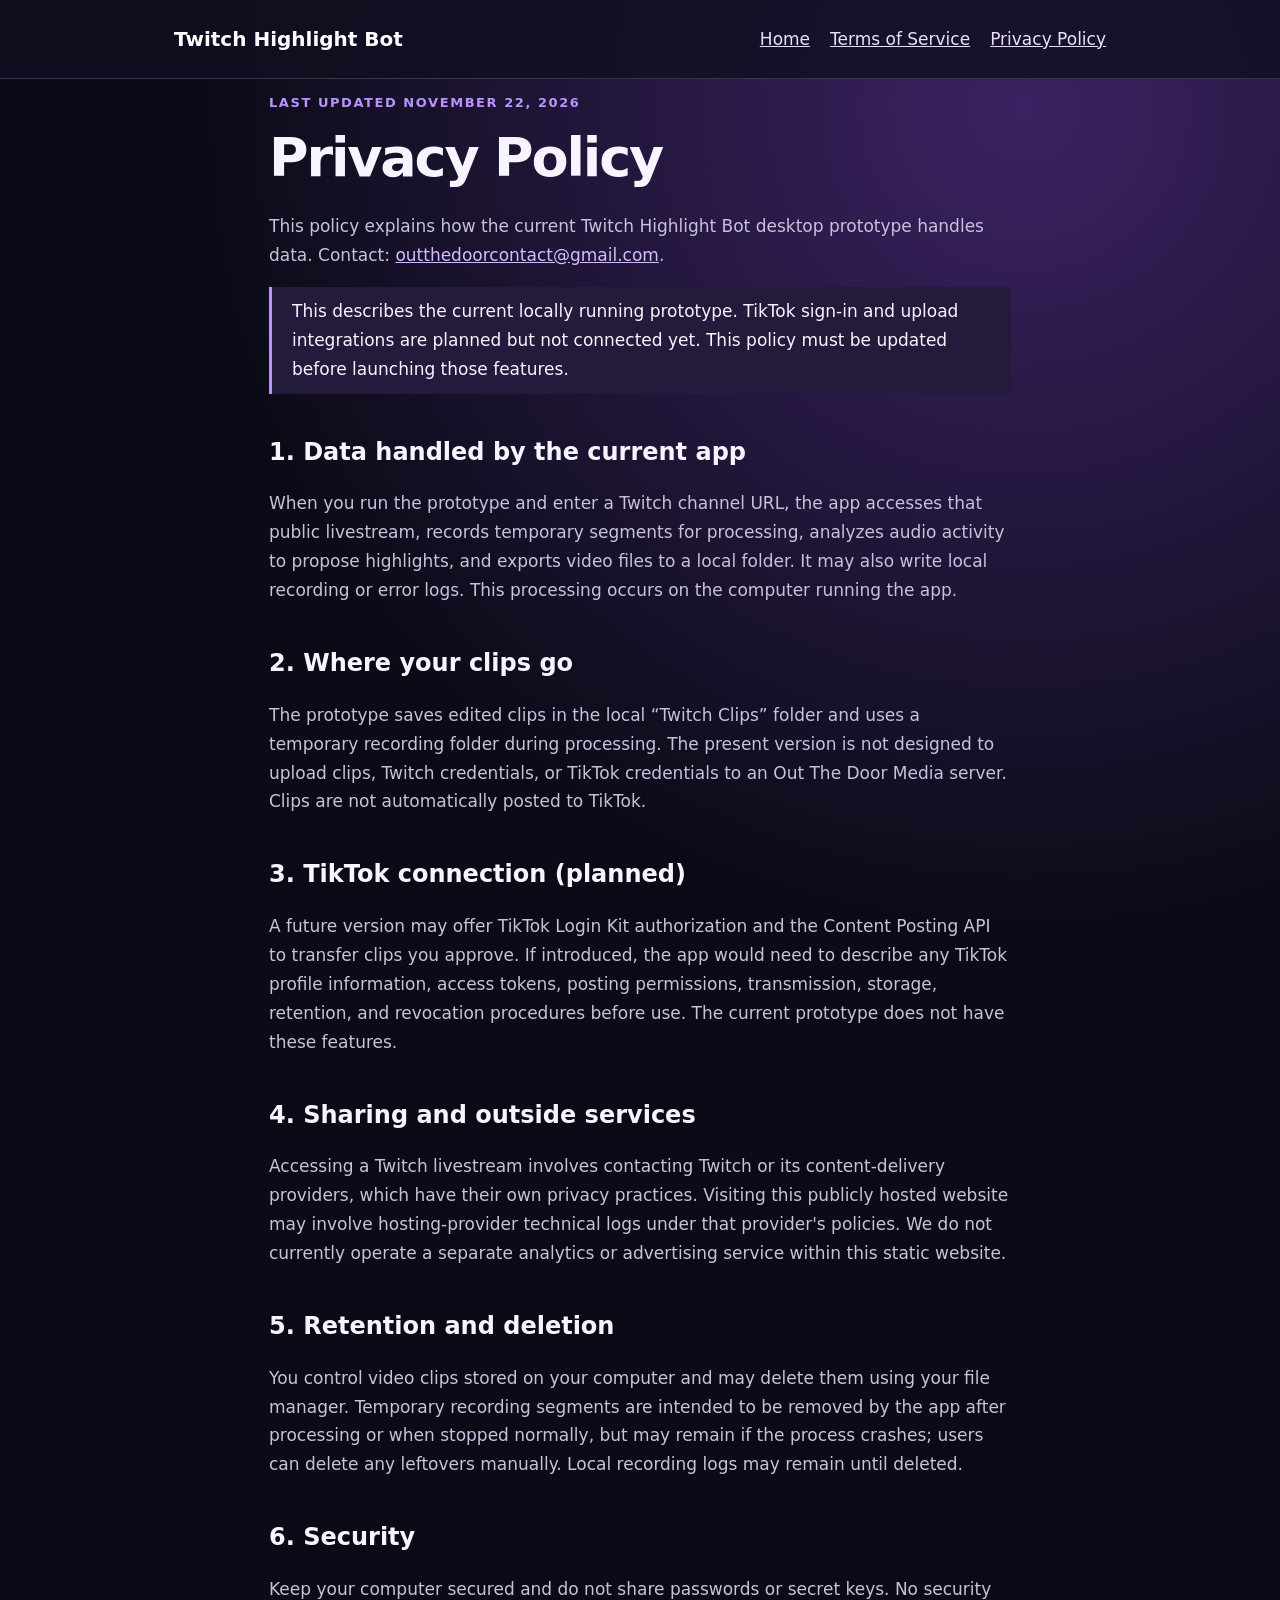
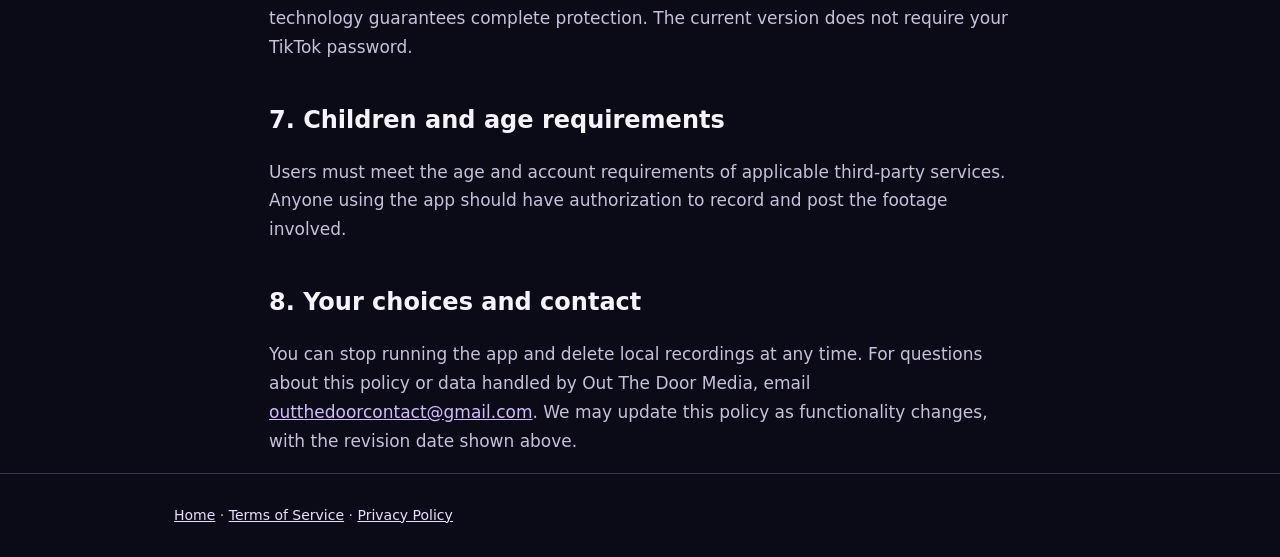
==== privacy.html @ d9804c31 "Add site pages and stylesheet" ====
<!doctype html><html lang="en"><head><meta charset="utf-8"><meta name="viewport" content="width=device-width,initial-scale=1"><title>Privacy Policy | Twitch Highlight Bot</title><link rel="stylesheet" href="style.css"></head><body><header><nav class="wrap"><a class="brand" href="index.html">Twitch Highlight Bot</a><div class="links"><a href="index.html">Home</a><a href="terms.html">Terms of Service</a><a href="privacy.html">Privacy Policy</a></div></nav></header><main class="wrap legal"><p class="eyebrow">Last updated November 22, 2026</p><h1>Privacy Policy</h1><p>This policy explains how the current Twitch Highlight Bot desktop prototype handles data. Contact: <a href="mailto:outthedoorcontact@gmail.com">outthedoorcontact@gmail.com</a>.</p><div class="notice">This describes the current locally running prototype. TikTok sign-in and upload integrations are planned but not connected yet. This policy must be updated before launching those features.</div><h2>1. Data handled by the current app</h2><p>When you run the prototype and enter a Twitch channel URL, the app accesses that public livestream, records temporary segments for processing, analyzes audio activity to propose highlights, and exports video files to a local folder. It may also write local recording or error logs. This processing occurs on the computer running the app.</p><h2>2. Where your clips go</h2><p>The prototype saves edited clips in the local “Twitch Clips” folder and uses a temporary recording folder during processing. The present version is not designed to upload clips, Twitch credentials, or TikTok credentials to an Out The Door Media server. Clips are not automatically posted to TikTok.</p><h2>3. TikTok connection (planned)</h2><p>A future version may offer TikTok Login Kit authorization and the Content Posting API to transfer clips you approve. If introduced, the app would need to describe any TikTok profile information, access tokens, posting permissions, transmission, storage, retention, and revocation procedures before use. The current prototype does not have these features.</p><h2>4. Sharing and outside services</h2><p>Accessing a Twitch livestream involves contacting Twitch or its content-delivery providers, which have their own privacy practices. Visiting this publicly hosted website may involve hosting-provider technical logs under that provider's policies. We do not currently operate a separate analytics or advertising service within this static website.</p><h2>5. Retention and deletion</h2><p>You control video clips stored on your computer and may delete them using your file manager. Temporary recording segments are intended to be removed by the app after processing or when stopped normally, but may remain if the process crashes; users can delete any leftovers manually. Local recording logs may remain until deleted.</p><h2>6. Security</h2><p>Keep your computer secured and do not share passwords or secret keys. No security technology guarantees complete protection. The current version does not require your TikTok password.</p><h2>7. Children and age requirements</h2><p>Users must meet the age and account requirements of applicable third-party services. Anyone using the app should have authorization to record and post the footage involved.</p><h2>8. Your choices and contact</h2><p>You can stop running the app and delete local recordings at any time. For questions about this policy or data handled by Out The Door Media, email <a href="mailto:outthedoorcontact@gmail.com">outthedoorcontact@gmail.com</a>. We may update this policy as functionality changes, with the revision date shown above.</p></main><footer><div class="wrap"><a href="index.html">Home</a> · <a href="terms.html">Terms of Service</a> · <a href="privacy.html">Privacy Policy</a></div></footer></body></html>
---- style.css ----
:root{color-scheme:dark;--bg:#0b0b17;--panel:#151528;--line:#363353;--text:#f7f4ff;--muted:#c8c1db;--accent:#b993ff}*{box-sizing:border-box}body{margin:0;background:radial-gradient(circle at 80% 5%,#3b2262 0,transparent 36%),var(--bg);font:17px/1.7 system-ui,-apple-system,Segoe UI,sans-serif;color:var(--text)}.wrap{max-width:980px;margin:auto;padding:0 24px}header{border-bottom:1px solid var(--line);background:#101020cc}nav{min-height:78px;display:flex;gap:22px;align-items:center;justify-content:space-between;flex-wrap:wrap}.brand{font-weight:800;font-size:20px;color:white;text-decoration:none}.links{display:flex;flex-wrap:wrap;gap:20px}.links a,footer a{color:#eadfff}main{padding:62px 0 90px}h1{font-size:clamp(38px,6vw,66px);line-height:1.13;margin:0 0 24px;letter-spacing:-.04em}h2{font-size:24px;margin:38px 0 10px}p,li{color:var(--muted)}.eyebrow{text-transform:uppercase;letter-spacing:.12em;color:var(--accent);font-size:13px;font-weight:750}.hero{max-width:760px}.panel{background:var(--panel);padding:24px;border:1px solid var(--line);border-radius:16px;margin-top:24px}.grid{display:grid;grid-template-columns:repeat(auto-fit,minmax(250px,1fr));gap:18px;margin-top:26px}.tag{display:inline-block;background:#322353;color:#f2eaff;border-radius:99px;padding:7px 13px;font-size:13px;font-weight:700}a{color:#d6bcff}footer{border-top:1px solid var(--line);padding:30px 0;color:var(--muted);font-size:14px}.legal{max-width:790px} .legal h1{font-size:clamp(36px,5vw,54px)}.notice{border-left:3px solid var(--accent);padding:10px 20px;background:#241a3b}img.logo{width:58px;height:58px;vertical-align:middle;border-radius:13px;margin-right:10px}@media(max-width:520px){main{padding-top:38px}.links{gap:12px}}
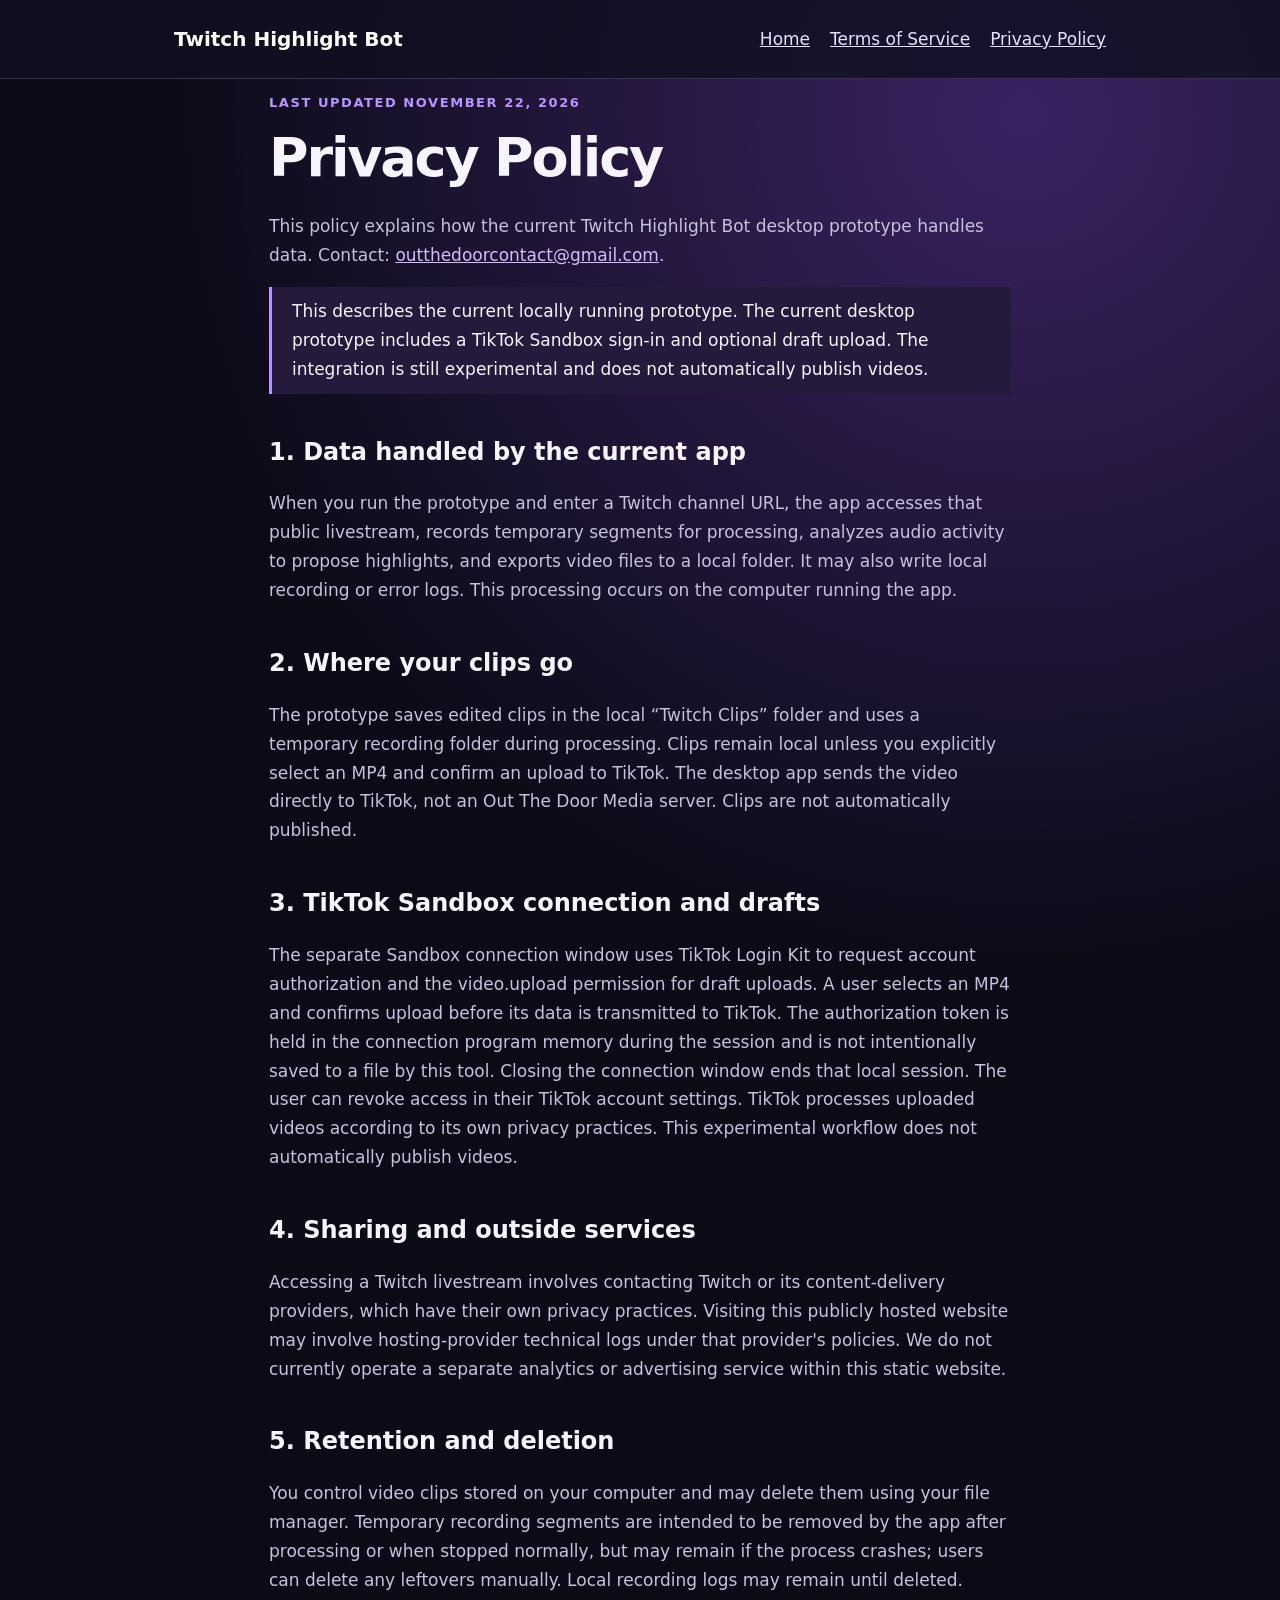
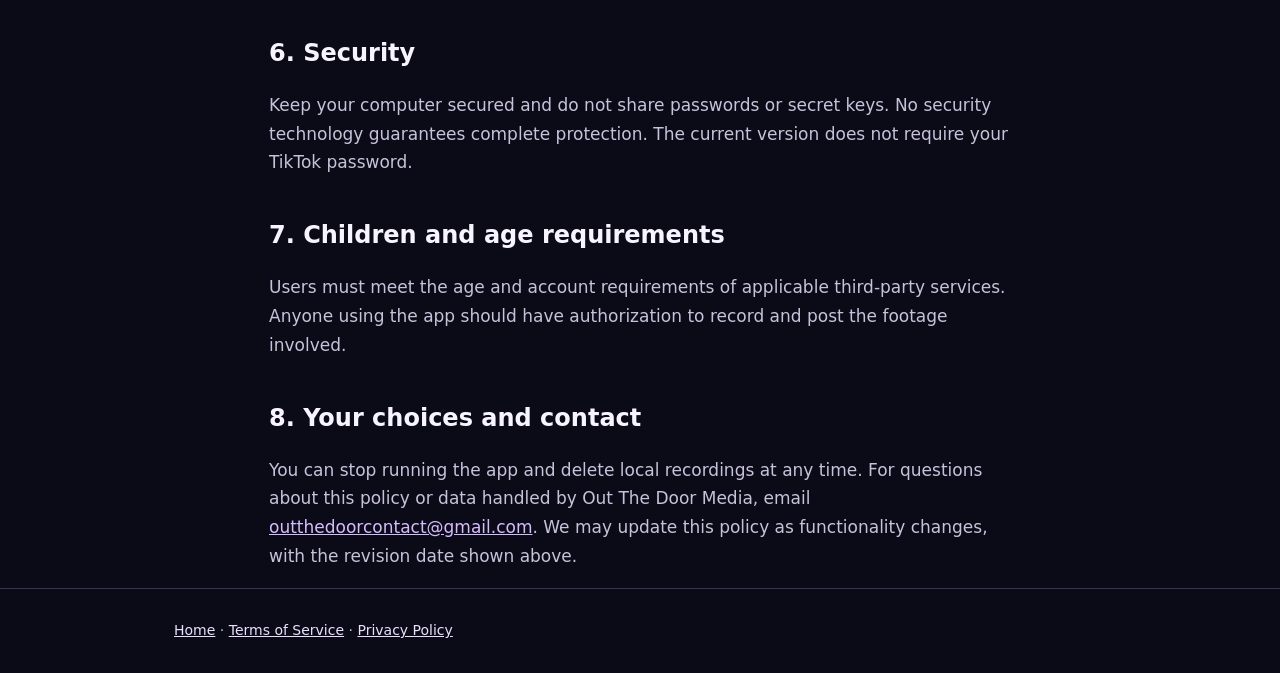
==== commit 3cc5a00b: "Update TikTok Sandbox draft upload website information" ====
--- a/privacy.html
+++ b/privacy.html
@@ -1 +1 @@
-<!doctype html><html lang="en"><head><meta charset="utf-8"><meta name="viewport" content="width=device-width,initial-scale=1"><title>Privacy Policy | Twitch Highlight Bot</title><link rel="stylesheet" href="style.css"></head><body><header><nav class="wrap"><a class="brand" href="index.html">Twitch Highlight Bot</a><div class="links"><a href="index.html">Home</a><a href="terms.html">Terms of Service</a><a href="privacy.html">Privacy Policy</a></div></nav></header><main class="wrap legal"><p class="eyebrow">Last updated November 22, 2026</p><h1>Privacy Policy</h1><p>This policy explains how the current Twitch Highlight Bot desktop prototype handles data. Contact: <a href="mailto:outthedoorcontact@gmail.com">outthedoorcontact@gmail.com</a>.</p><div class="notice">This describes the current locally running prototype. TikTok sign-in and upload integrations are planned but not connected yet. This policy must be updated before launching those features.</div><h2>1. Data handled by the current app</h2><p>When you run the prototype and enter a Twitch channel URL, the app accesses that public livestream, records temporary segments for processing, analyzes audio activity to propose highlights, and exports video files to a local folder. It may also write local recording or error logs. This processing occurs on the computer running the app.</p><h2>2. Where your clips go</h2><p>The prototype saves edited clips in the local “Twitch Clips” folder and uses a temporary recording folder during processing. The present version is not designed to upload clips, Twitch credentials, or TikTok credentials to an Out The Door Media server. Clips are not automatically posted to TikTok.</p><h2>3. TikTok connection (planned)</h2><p>A future version may offer TikTok Login Kit authorization and the Content Posting API to transfer clips you approve. If introduced, the app would need to describe any TikTok profile information, access tokens, posting permissions, transmission, storage, retention, and revocation procedures before use. The current prototype does not have these features.</p><h2>4. Sharing and outside services</h2><p>Accessing a Twitch livestream involves contacting Twitch or its content-delivery providers, which have their own privacy practices. Visiting this publicly hosted website may involve hosting-provider technical logs under that provider's policies. We do not currently operate a separate analytics or advertising service within this static website.</p><h2>5. Retention and deletion</h2><p>You control video clips stored on your computer and may delete them using your file manager. Temporary recording segments are intended to be removed by the app after processing or when stopped normally, but may remain if the process crashes; users can delete any leftovers manually. Local recording logs may remain until deleted.</p><h2>6. Security</h2><p>Keep your computer secured and do not share passwords or secret keys. No security technology guarantees complete protection. The current version does not require your TikTok password.</p><h2>7. Children and age requirements</h2><p>Users must meet the age and account requirements of applicable third-party services. Anyone using the app should have authorization to record and post the footage involved.</p><h2>8. Your choices and contact</h2><p>You can stop running the app and delete local recordings at any time. For questions about this policy or data handled by Out The Door Media, email <a href="mailto:outthedoorcontact@gmail.com">outthedoorcontact@gmail.com</a>. We may update this policy as functionality changes, with the revision date shown above.</p></main><footer><div class="wrap"><a href="index.html">Home</a> · <a href="terms.html">Terms of Service</a> · <a href="privacy.html">Privacy Policy</a></div></footer></body></html>+<!doctype html><html lang="en"><head><meta charset="utf-8"><meta name="viewport" content="width=device-width,initial-scale=1"><title>Privacy Policy | Twitch Highlight Bot</title><link rel="stylesheet" href="style.css"></head><body><header><nav class="wrap"><a class="brand" href="index.html">Twitch Highlight Bot</a><div class="links"><a href="index.html">Home</a><a href="terms.html">Terms of Service</a><a href="privacy.html">Privacy Policy</a></div></nav></header><main class="wrap legal"><p class="eyebrow">Last updated November 22, 2026</p><h1>Privacy Policy</h1><p>This policy explains how the current Twitch Highlight Bot desktop prototype handles data. Contact: <a href="mailto:outthedoorcontact@gmail.com">outthedoorcontact@gmail.com</a>.</p><div class="notice">This describes the current locally running prototype. The current desktop prototype includes a TikTok Sandbox sign-in and optional draft upload. The integration is still experimental and does not automatically publish videos.</div><h2>1. Data handled by the current app</h2><p>When you run the prototype and enter a Twitch channel URL, the app accesses that public livestream, records temporary segments for processing, analyzes audio activity to propose highlights, and exports video files to a local folder. It may also write local recording or error logs. This processing occurs on the computer running the app.</p><h2>2. Where your clips go</h2><p>The prototype saves edited clips in the local “Twitch Clips” folder and uses a temporary recording folder during processing. Clips remain local unless you explicitly select an MP4 and confirm an upload to TikTok. The desktop app sends the video directly to TikTok, not an Out The Door Media server. Clips are not automatically published.</p><h2>3. TikTok Sandbox connection and drafts</h2><p>The separate Sandbox connection window uses TikTok Login Kit to request account authorization and the video.upload permission for draft uploads. A user selects an MP4 and confirms upload before its data is transmitted to TikTok. The authorization token is held in the connection program memory during the session and is not intentionally saved to a file by this tool. Closing the connection window ends that local session. The user can revoke access in their TikTok account settings. TikTok processes uploaded videos according to its own privacy practices. This experimental workflow does not automatically publish videos.</p><h2>4. Sharing and outside services</h2><p>Accessing a Twitch livestream involves contacting Twitch or its content-delivery providers, which have their own privacy practices. Visiting this publicly hosted website may involve hosting-provider technical logs under that provider's policies. We do not currently operate a separate analytics or advertising service within this static website.</p><h2>5. Retention and deletion</h2><p>You control video clips stored on your computer and may delete them using your file manager. Temporary recording segments are intended to be removed by the app after processing or when stopped normally, but may remain if the process crashes; users can delete any leftovers manually. Local recording logs may remain until deleted.</p><h2>6. Security</h2><p>Keep your computer secured and do not share passwords or secret keys. No security technology guarantees complete protection. The current version does not require your TikTok password.</p><h2>7. Children and age requirements</h2><p>Users must meet the age and account requirements of applicable third-party services. Anyone using the app should have authorization to record and post the footage involved.</p><h2>8. Your choices and contact</h2><p>You can stop running the app and delete local recordings at any time. For questions about this policy or data handled by Out The Door Media, email <a href="mailto:outthedoorcontact@gmail.com">outthedoorcontact@gmail.com</a>. We may update this policy as functionality changes, with the revision date shown above.</p></main><footer><div class="wrap"><a href="index.html">Home</a> · <a href="terms.html">Terms of Service</a> · <a href="privacy.html">Privacy Policy</a></div></footer></body></html>
